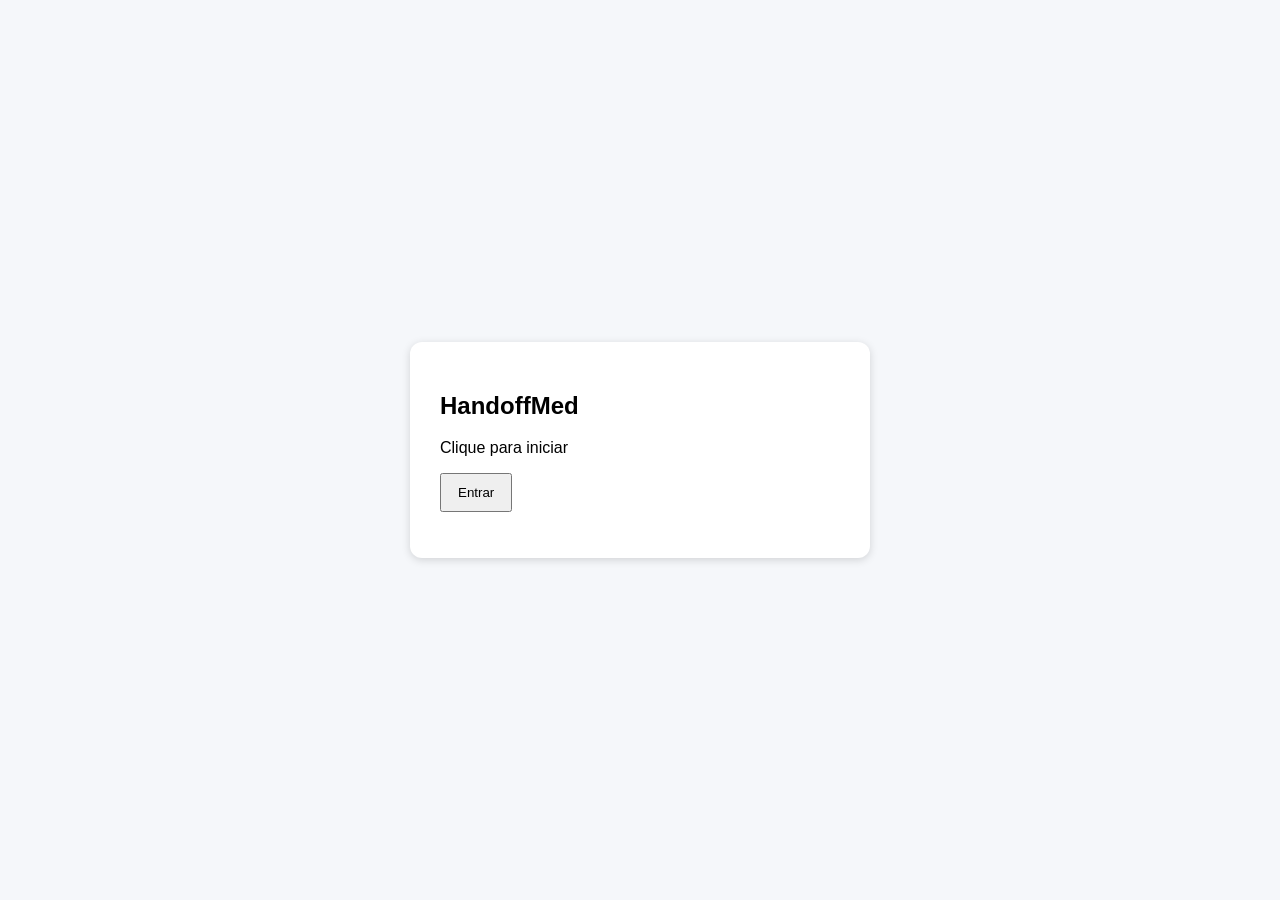
==== index_old.html @ b6642df2 "Rename index.html to index_old.html" ====
<!DOCTYPE html>

<html lang="pt-BR">
<head>
<meta charset="UTF-8">
<meta name="viewport" content="width=device-width, initial-scale=1.0">
<title>HandoffMed</title>

<style>
body{
    font-family: Arial, sans-serif;
    background:#f5f7fa;
    margin:0;
    padding:0;
}

.login-screen{
    display:flex;
    justify-content:center;
    align-items:center;
    height:100vh;
}

.card{
    background:white;
    padding:30px;
    border-radius:12px;
    box-shadow:0 2px 8px rgba(0,0,0,0.15);
    width:400px;
}

input{
    width:100%;
    padding:10px;
    margin-top:10px;
    margin-bottom:20px;
}

button{
    padding:10px 16px;
    cursor:pointer;
}

#app{
    display:none;
    padding:20px;
}

.leito{
    background:white;
    padding:15px;
    margin-bottom:15px;
    border-radius:8px;
    border:1px solid #ddd;
}

textarea{
    width:100%;
    min-height:120px;
    margin-top:10px;
}

.resumo{
    margin-top:10px;
    background:#eef7ff;
    padding:10px;
    border-radius:6px;
    white-space:pre-wrap;
}
</style>

</head>

<body>

<div id="login" class="login-screen">

    <div class="card">

        <h2>HandoffMed</h2>

        <p>Clique para iniciar</p>

        <button onclick="entrar()">
            Entrar
        </button>

        <p id="status"></p>

    </div>

</div>

<div id="app">

<h1>HandoffMed</h1>

<h2>Sala Vermelha</h2>

<div id="leitos"></div>

</div>
    
<script>

async function entrar(){

    document.getElementById("app").style.display="block";

    criarLeitos();

}

function criarLeitos(){

    const container =
        document.getElementById("leitos");

    container.innerHTML = "";

    for(let i=1;i<=11;i++){

        const div =
            document.createElement("div");

        div.className = "leito";

        div.innerHTML = `
            <h3>Leito Vermelha ${i}</h3>

            <textarea
                id="evolucao_${i}"
                placeholder="Cole aqui a evolução médica">
            </textarea>

            <br><br>

            <button onclick="gerarResumo(${i})">
                Gerar Resumo
            </button>

            <div
                class="resumo"
                id="resumo_${i}">
            </div>
        `;

        container.appendChild(div);

    }

}
    
async function gerarResumo(numero){

    const texto =
        document
        .getElementById(
            "evolucao_" + numero
        )
        .value;

    const prompt = `

Você é um assistente de passagem de plantão médico.

Regras:

Remova identificadores.
Linguagem formal.
Não invente dados.
Organize:

Motivo da internação
Dias internado
Ventilação ou Respiração
Hemodinâmica atual
Pontos de atenção
Pendências atuais
Urgências ou ações imediatas
Limitação terapêutica - se houver
Condutas definidas pela Rotina Médica

Máximo de 100 palavras.

Texto:

${texto}
`;

    const destino =
        document.getElementById(
            "resumo_" + numero
        );

    destino.innerText =
        "Processando...";

    try{

        const resposta = await fetch(
            "https://handoffmed.chapermann.workers.dev/",
            {
                method:"POST",
                headers:{
                    "Content-Type":"application/json"
                },
                body:JSON.stringify({
                    model:"meta/llama-3.3-70b-instruct",
                    messages:[
                        {
                            role:"user",
                            content:prompt
                        }
                    ],
                    temperature:0.2
                })
            }
        );

        const dados =
            await resposta.json();

        destino.innerText =
            JSON.stringify(dados, null, 2);

    }
    catch(erro){

        destino.innerText =
            "Erro ao gerar resumo.";

    }

}

</script>

</body>
</html>
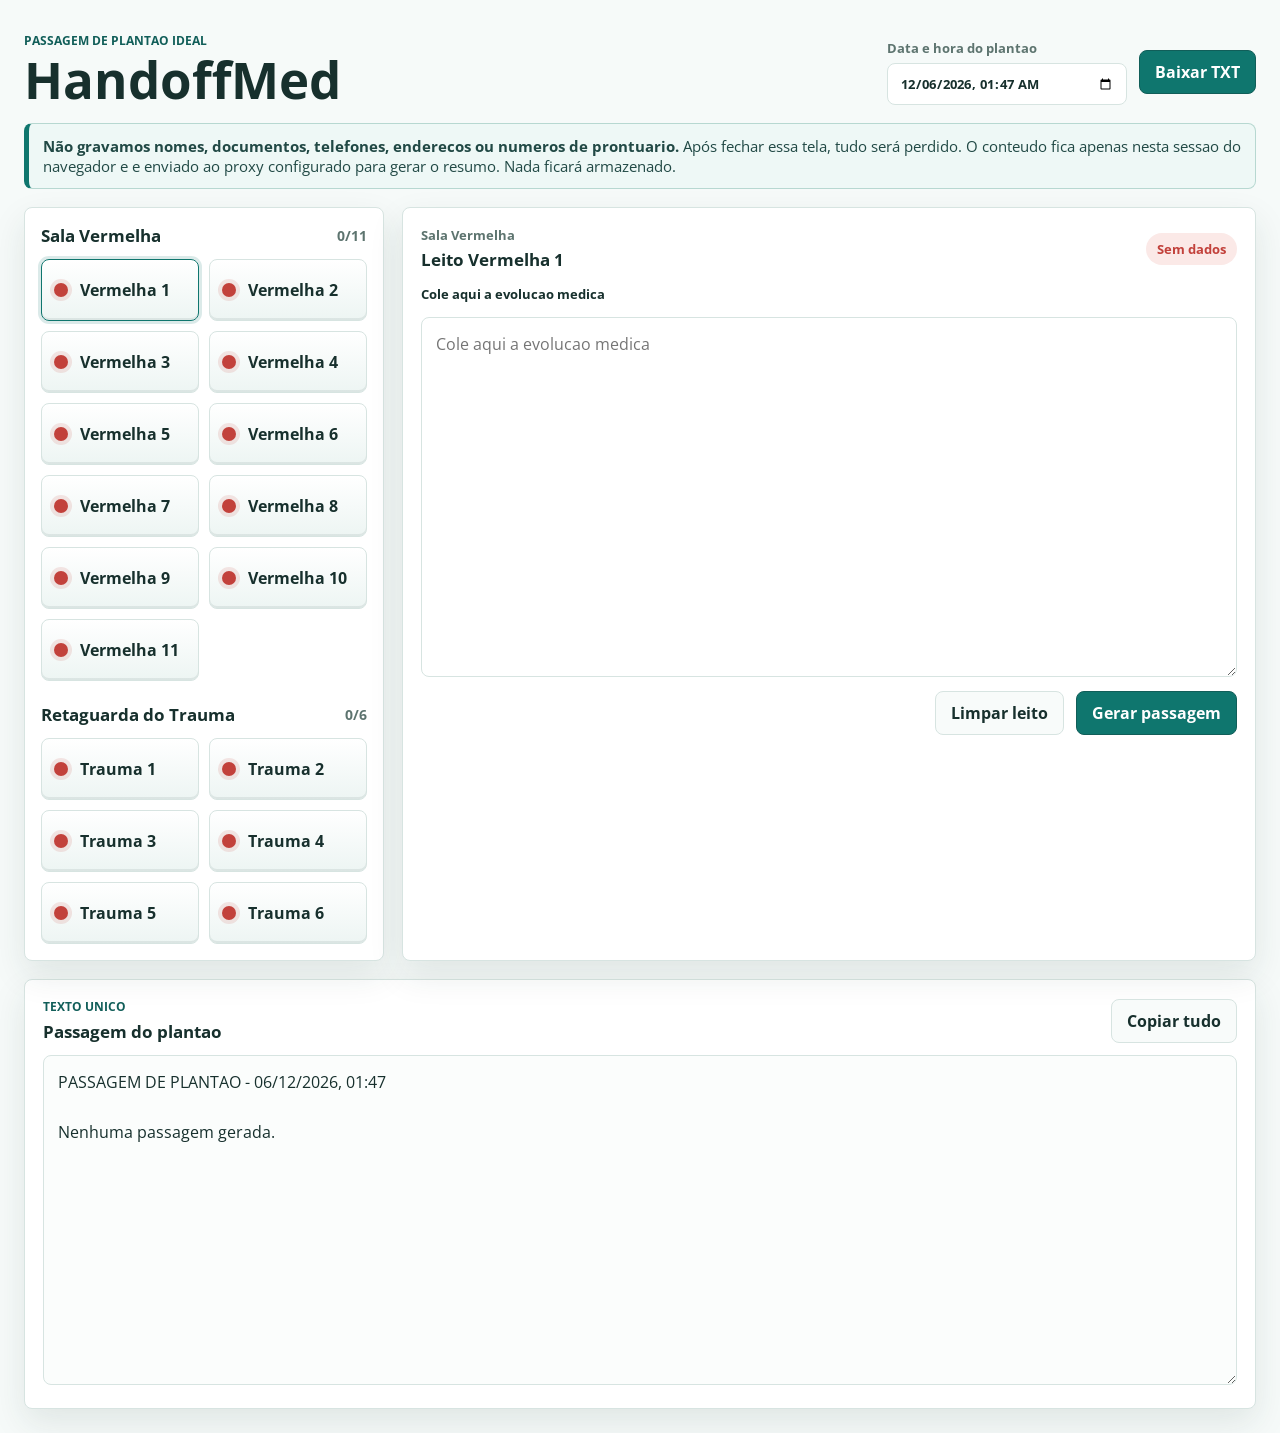
==== commit 462afe66: "Rename index.html to index_old.html" ====
--- a/index_old.html
+++ b/index_old.html
@@ -1,240 +1,84 @@
-<!DOCTYPE html>
+<!doctype html>
+<html lang="pt-BR">
+  <head>
+    <meta charset="UTF-8" />
+    <meta name="viewport" content="width=device-width, initial-scale=1.0" />
+    <title>HandoffMed</title>
+    <link rel="preconnect" href="https://fonts.googleapis.com" />
+    <link rel="preconnect" href="https://fonts.gstatic.com" crossorigin />
+    <link href="https://fonts.googleapis.com/css2?family=Open+Sans:wght@400;600;700&display=swap" rel="stylesheet" />
+    <link rel="stylesheet" href="styles.css" />
+  </head>
+  <body>
+    <main class="app-shell">
+      <header class="topbar">
+        <div>
+          <p class="eyebrow">Passagem de Plantao Ideal</p>
+          <h1>HandoffMed</h1>
+        </div>
+        <div class="shift-meta" aria-label="Dados do plantao">
+          <label>
+            Data e hora do plantao
+            <input id="shiftTime" type="datetime-local" />
+          </label>
+          <button id="downloadTxt" class="primary-action" type="button">Baixar TXT</button>
+        </div>
+      </header>
 
-<html lang="pt-BR">
-<head>
-<meta charset="UTF-8">
-<meta name="viewport" content="width=device-width, initial-scale=1.0">
-<title>HandoffMed</title>
+      <section class="notice" aria-label="Avisos de seguranca">
+        <strong>Não gravamos nomes, documentos, telefones, enderecos ou numeros de prontuario.</strong>  Após fechar essa tela, tudo será perdido.
+        O conteudo fica apenas nesta sessao do navegador e e enviado ao proxy configurado para gerar o resumo. Nada ficará armazenado.
+       
+      </section>
 
-<style>
-body{
-    font-family: Arial, sans-serif;
-    background:#f5f7fa;
-    margin:0;
-    padding:0;
-}
+      <section class="workspace">
+        <aside class="bed-panel" aria-label="Leitos">
+          <div class="panel-heading">
+            <h2>Sala Vermelha</h2>
+            <span id="redCount">0/11</span>
+          </div>
+          <div id="redBeds" class="bed-grid"></div>
 
-.login-screen{
-    display:flex;
-    justify-content:center;
-    align-items:center;
-    height:100vh;
-}
+          <div class="panel-heading trauma-heading">
+            <h2>Retaguarda do Trauma</h2>
+            <span id="traumaCount">0/6</span>
+          </div>
+          <div id="traumaBeds" class="bed-grid"></div>
+        </aside>
 
-.card{
-    background:white;
-    padding:30px;
-    border-radius:12px;
-    box-shadow:0 2px 8px rgba(0,0,0,0.15);
-    width:400px;
-}
+        <section class="editor-panel" aria-label="Evolucao medica">
+          <div class="active-bed">
+            <div>
+              <span id="selectedUnit" class="bed-unit">Sala Vermelha</span>
+              <h2 id="selectedBed">Leito Vermelha 1</h2>
+            </div>
+            <span id="bedStatus" class="status-pill pending">Sem dados</span>
+          </div>
 
-input{
-    width:100%;
-    padding:10px;
-    margin-top:10px;
-    margin-bottom:20px;
-}
+          <label class="text-label" for="clinicalInput">Cole aqui a evolucao medica</label>
+          <textarea id="clinicalInput" placeholder="Cole aqui a evolucao medica"></textarea>
 
-button{
-    padding:10px 16px;
-    cursor:pointer;
-}
+          <div class="action-row">
+            <button id="clearBed" class="secondary-action" type="button">Limpar leito</button>
+            <button id="generateSummary" class="primary-action" type="button">Gerar passagem</button>
+          </div>
 
-#app{
-    display:none;
-    padding:20px;
-}
+          <div id="message" class="message" role="status" aria-live="polite"></div>
+        </section>
+      </section>
 
-.leito{
-    background:white;
-    padding:15px;
-    margin-bottom:15px;
-    border-radius:8px;
-    border:1px solid #ddd;
-}
+      <section class="handoff-panel" aria-label="Passagens geradas">
+        <div class="handoff-header">
+          <div>
+            <p class="eyebrow">Texto unico</p>
+            <h2>Passagem do plantao</h2>
+          </div>
+          <button id="copyAll" class="secondary-action" type="button">Copiar tudo</button>
+        </div>
+        <textarea id="handoffOutput" readonly></textarea>
+      </section>
+    </main>
 
-textarea{
-    width:100%;
-    min-height:120px;
-    margin-top:10px;
-}
-
-.resumo{
-    margin-top:10px;
-    background:#eef7ff;
-    padding:10px;
-    border-radius:6px;
-    white-space:pre-wrap;
-}
-</style>
-
-</head>
-
-<body>
-
-<div id="login" class="login-screen">
-
-    <div class="card">
-
-        <h2>HandoffMed</h2>
-
-        <p>Clique para iniciar</p>
-
-        <button onclick="entrar()">
-            Entrar
-        </button>
-
-        <p id="status"></p>
-
-    </div>
-
-</div>
-
-<div id="app">
-
-<h1>HandoffMed</h1>
-
-<h2>Sala Vermelha</h2>
-
-<div id="leitos"></div>
-
-</div>
-    
-<script>
-
-async function entrar(){
-
-    document.getElementById("app").style.display="block";
-
-    criarLeitos();
-
-}
-
-function criarLeitos(){
-
-    const container =
-        document.getElementById("leitos");
-
-    container.innerHTML = "";
-
-    for(let i=1;i<=11;i++){
-
-        const div =
-            document.createElement("div");
-
-        div.className = "leito";
-
-        div.innerHTML = `
-            <h3>Leito Vermelha ${i}</h3>
-
-            <textarea
-                id="evolucao_${i}"
-                placeholder="Cole aqui a evolução médica">
-            </textarea>
-
-            <br><br>
-
-            <button onclick="gerarResumo(${i})">
-                Gerar Resumo
-            </button>
-
-            <div
-                class="resumo"
-                id="resumo_${i}">
-            </div>
-        `;
-
-        container.appendChild(div);
-
-    }
-
-}
-    
-async function gerarResumo(numero){
-
-    const texto =
-        document
-        .getElementById(
-            "evolucao_" + numero
-        )
-        .value;
-
-    const prompt = `
-
-Você é um assistente de passagem de plantão médico.
-
-Regras:
-
-Remova identificadores.
-Linguagem formal.
-Não invente dados.
-Organize:
-
-Motivo da internação
-Dias internado
-Ventilação ou Respiração
-Hemodinâmica atual
-Pontos de atenção
-Pendências atuais
-Urgências ou ações imediatas
-Limitação terapêutica - se houver
-Condutas definidas pela Rotina Médica
-
-Máximo de 100 palavras.
-
-Texto:
-
-${texto}
-`;
-
-    const destino =
-        document.getElementById(
-            "resumo_" + numero
-        );
-
-    destino.innerText =
-        "Processando...";
-
-    try{
-
-        const resposta = await fetch(
-            "https://handoffmed.chapermann.workers.dev/",
-            {
-                method:"POST",
-                headers:{
-                    "Content-Type":"application/json"
-                },
-                body:JSON.stringify({
-                    model:"meta/llama-3.3-70b-instruct",
-                    messages:[
-                        {
-                            role:"user",
-                            content:prompt
-                        }
-                    ],
-                    temperature:0.2
-                })
-            }
-        );
-
-        const dados =
-            await resposta.json();
-
-        destino.innerText =
-            JSON.stringify(dados, null, 2);
-
-    }
-    catch(erro){
-
-        destino.innerText =
-            "Erro ao gerar resumo.";
-
-    }
-
-}
-
-</script>
-
-</body>
+    <script src="app.js"></script>
+  </body>
 </html>
--- a/styles.css
+++ b/styles.css
@@ -0,0 +1,374 @@
+:root {
+  --bg: #f6faf9;
+  --surface: #ffffff;
+  --line: #d7e4e1;
+  --text: #17302d;
+  --muted: #5d746f;
+  --teal: #0f766e;
+  --teal-dark: #115e59;
+  --red: #c2413b;
+  --green: #15803d;
+  --amber: #b7791f;
+  --shadow: 0 14px 34px rgba(25, 57, 53, 0.1);
+}
+
+* {
+  box-sizing: border-box;
+}
+
+body {
+  margin: 0;
+  min-height: 100vh;
+  background: var(--bg);
+  color: var(--text);
+  font-family: "Open Sans", Arial, sans-serif;
+}
+
+button,
+input,
+textarea {
+  font: inherit;
+}
+
+button {
+  cursor: pointer;
+}
+
+.app-shell {
+  width: min(1440px, 100%);
+  margin: 0 auto;
+  padding: 24px;
+}
+
+.topbar {
+  display: flex;
+  align-items: flex-end;
+  justify-content: space-between;
+  gap: 24px;
+  padding: 8px 0 18px;
+}
+
+.eyebrow {
+  margin: 0 0 5px;
+  color: var(--teal-dark);
+  font-size: 0.78rem;
+  font-weight: 700;
+  letter-spacing: 0;
+  text-transform: uppercase;
+}
+
+h1,
+h2 {
+  margin: 0;
+  letter-spacing: 0;
+}
+
+h1 {
+  font-size: clamp(2rem, 5vw, 3.2rem);
+  line-height: 1;
+}
+
+h2 {
+  font-size: 1.05rem;
+}
+
+.shift-meta,
+.action-row,
+.handoff-header,
+.active-bed {
+  display: flex;
+  align-items: center;
+  gap: 12px;
+}
+
+.shift-meta {
+  flex-wrap: wrap;
+  justify-content: flex-end;
+}
+
+label {
+  color: var(--muted);
+  font-size: 0.82rem;
+  font-weight: 700;
+}
+
+input,
+textarea {
+  width: 100%;
+  border: 1px solid var(--line);
+  border-radius: 8px;
+  background: var(--surface);
+  color: var(--text);
+  outline: none;
+}
+
+input {
+  display: block;
+  min-width: 240px;
+  margin-top: 6px;
+  padding: 10px 12px;
+}
+
+textarea {
+  resize: vertical;
+  padding: 14px;
+  line-height: 1.55;
+}
+
+input:focus,
+textarea:focus {
+  border-color: var(--teal);
+  box-shadow: 0 0 0 3px rgba(15, 118, 110, 0.12);
+}
+
+.notice {
+  margin-bottom: 18px;
+  padding: 12px 14px;
+  border: 1px solid #b7d8d1;
+  border-left: 5px solid var(--teal);
+  border-radius: 8px;
+  background: #eef8f6;
+  color: #214945;
+  font-size: 0.92rem;
+}
+
+.workspace {
+  display: grid;
+  grid-template-columns: minmax(285px, 360px) 1fr;
+  gap: 18px;
+  align-items: stretch;
+}
+
+.bed-panel,
+.editor-panel,
+.handoff-panel {
+  border: 1px solid var(--line);
+  border-radius: 8px;
+  background: var(--surface);
+  box-shadow: var(--shadow);
+}
+
+.bed-panel {
+  padding: 16px;
+}
+
+.panel-heading {
+  display: flex;
+  align-items: center;
+  justify-content: space-between;
+  gap: 10px;
+  margin-bottom: 12px;
+}
+
+.panel-heading span {
+  color: var(--muted);
+  font-size: 0.9rem;
+  font-weight: 700;
+}
+
+.trauma-heading {
+  margin-top: 22px;
+}
+
+.bed-grid {
+  display: grid;
+  grid-template-columns: repeat(2, minmax(0, 1fr));
+  gap: 10px;
+}
+
+.bed-button {
+  position: relative;
+  min-height: 62px;
+  padding: 10px 10px 10px 38px;
+  border: 1px solid var(--line);
+  border-radius: 8px;
+  background: linear-gradient(180deg, #ffffff, #edf5f3);
+  color: var(--text);
+  text-align: left;
+  font-weight: 700;
+  box-shadow: inset 0 -2px 0 rgba(23, 48, 45, 0.08);
+}
+
+.bed-button::before {
+  content: "";
+  position: absolute;
+  left: 12px;
+  top: 50%;
+  width: 14px;
+  height: 14px;
+  border-radius: 50%;
+  transform: translateY(-50%);
+  background: var(--red);
+  box-shadow: 0 0 0 4px rgba(194, 65, 59, 0.13);
+}
+
+.bed-button.done::before {
+  background: var(--green);
+  box-shadow: 0 0 0 4px rgba(21, 128, 61, 0.14);
+}
+
+.bed-button.active {
+  border-color: var(--teal);
+  box-shadow: inset 0 -2px 0 rgba(23, 48, 45, 0.08), 0 0 0 3px rgba(15, 118, 110, 0.15);
+}
+
+.editor-panel {
+  display: flex;
+  flex-direction: column;
+  gap: 14px;
+  padding: 18px;
+}
+
+.active-bed {
+  justify-content: space-between;
+  flex-wrap: wrap;
+}
+
+.bed-unit {
+  display: block;
+  margin-bottom: 4px;
+  color: var(--muted);
+  font-size: 0.82rem;
+  font-weight: 700;
+}
+
+.status-pill {
+  border-radius: 999px;
+  padding: 7px 11px;
+  font-size: 0.82rem;
+  font-weight: 700;
+}
+
+.status-pill.pending {
+  background: #fbe9e7;
+  color: var(--red);
+}
+
+.status-pill.done {
+  background: #e8f6ee;
+  color: var(--green);
+}
+
+.text-label {
+  color: var(--text);
+}
+
+#clinicalInput {
+  min-height: 360px;
+}
+
+.action-row {
+  justify-content: flex-end;
+  flex-wrap: wrap;
+}
+
+.primary-action,
+.secondary-action {
+  min-height: 42px;
+  border-radius: 8px;
+  padding: 10px 15px;
+  font-weight: 700;
+}
+
+.primary-action {
+  border: 1px solid var(--teal-dark);
+  background: var(--teal);
+  color: #ffffff;
+}
+
+.primary-action:hover {
+  background: var(--teal-dark);
+}
+
+.secondary-action {
+  border: 1px solid var(--line);
+  background: #f8fbfa;
+  color: var(--text);
+}
+
+.secondary-action:hover {
+  border-color: #aac7c2;
+  background: #edf5f3;
+}
+
+.primary-action:disabled,
+.secondary-action:disabled {
+  cursor: not-allowed;
+  opacity: 0.62;
+}
+
+.message {
+  min-height: 24px;
+  color: var(--muted);
+  font-size: 0.9rem;
+  font-weight: 700;
+}
+
+.message.error {
+  color: var(--red);
+}
+
+.message.success {
+  color: var(--green);
+}
+
+.handoff-panel {
+  margin-top: 18px;
+  padding: 18px;
+}
+
+.handoff-header {
+  justify-content: space-between;
+  margin-bottom: 12px;
+}
+
+#handoffOutput {
+  min-height: 330px;
+  background: #fbfdfc;
+  white-space: pre-wrap;
+}
+
+@media (max-width: 900px) {
+  .app-shell {
+    padding: 16px;
+  }
+
+  .topbar {
+    align-items: stretch;
+    flex-direction: column;
+  }
+
+  .shift-meta {
+    justify-content: stretch;
+  }
+
+  .shift-meta label,
+  .shift-meta button {
+    width: 100%;
+  }
+
+  input {
+    min-width: 0;
+  }
+
+  .workspace {
+    grid-template-columns: 1fr;
+  }
+
+  .bed-grid {
+    grid-template-columns: repeat(3, minmax(0, 1fr));
+  }
+}
+
+@media (max-width: 560px) {
+  .bed-grid {
+    grid-template-columns: repeat(2, minmax(0, 1fr));
+  }
+
+  .handoff-header,
+  .active-bed,
+  .action-row {
+    align-items: stretch;
+    flex-direction: column;
+  }
+}
